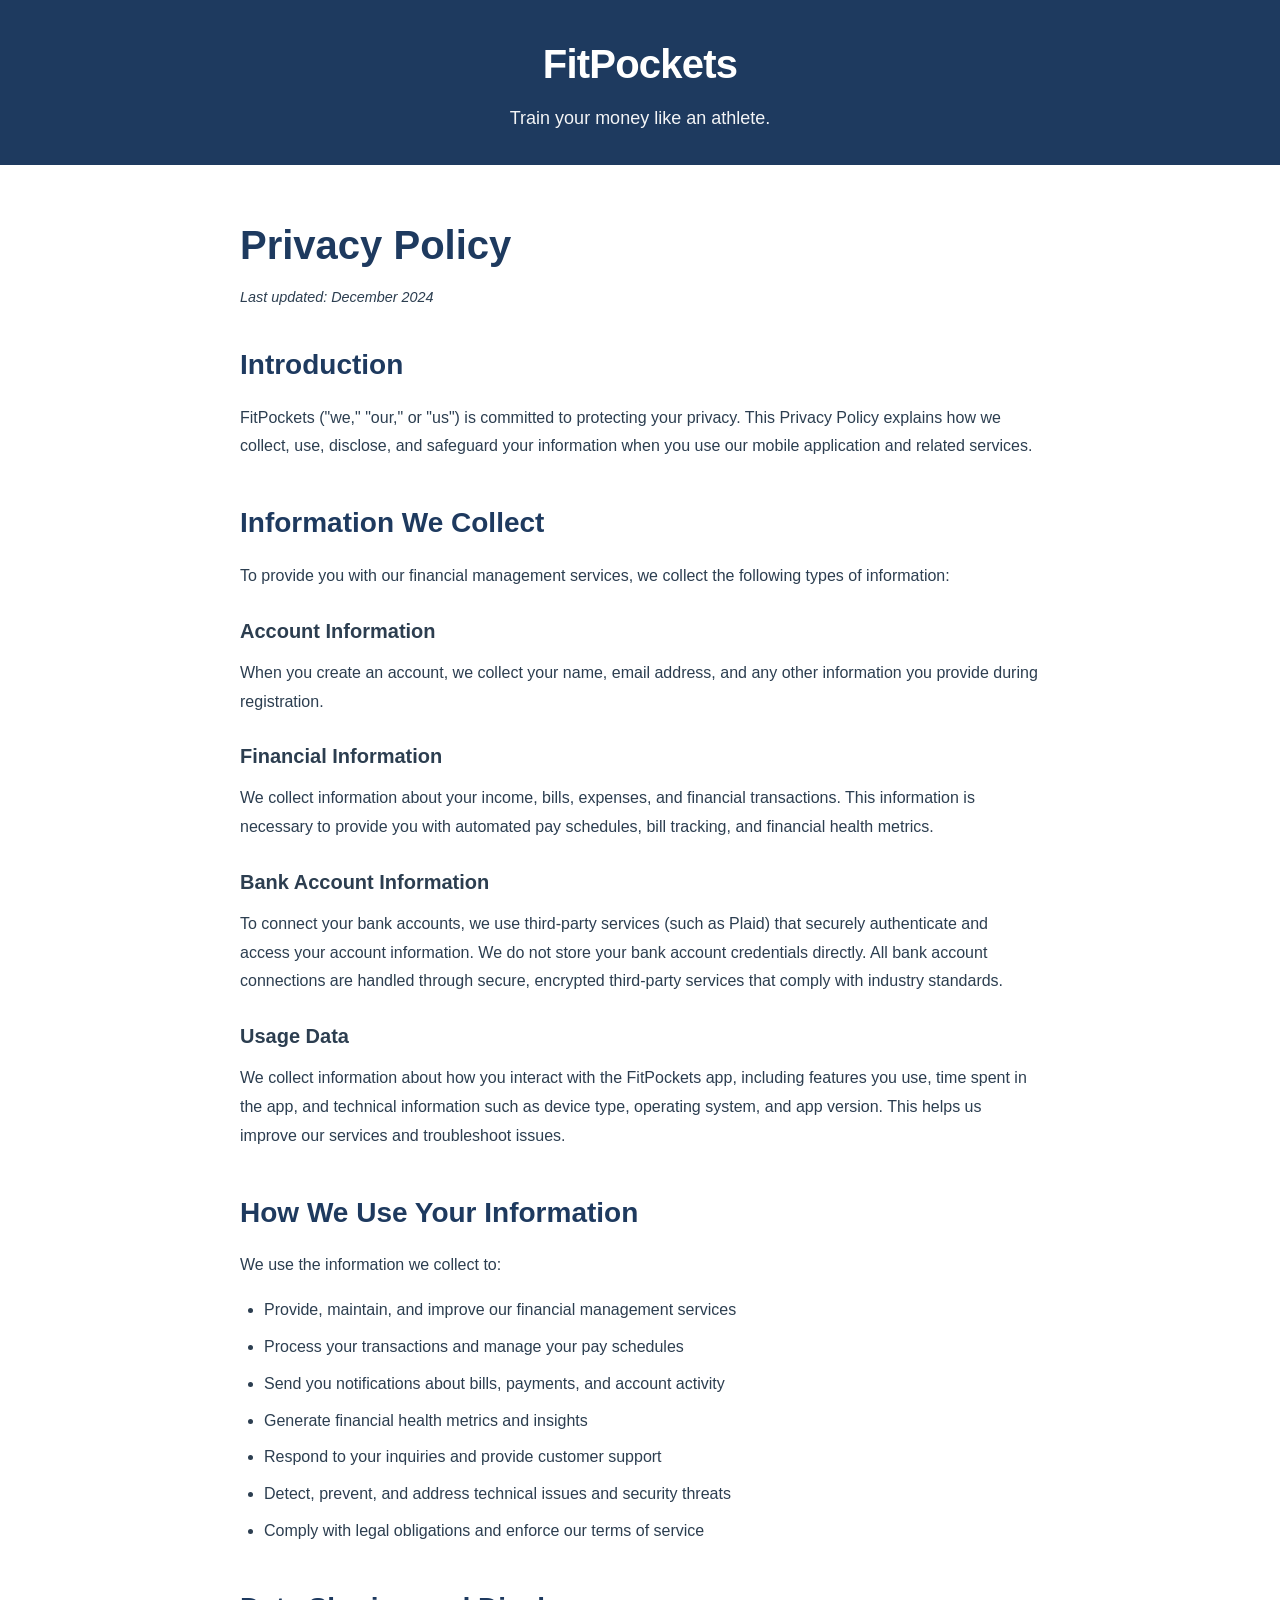
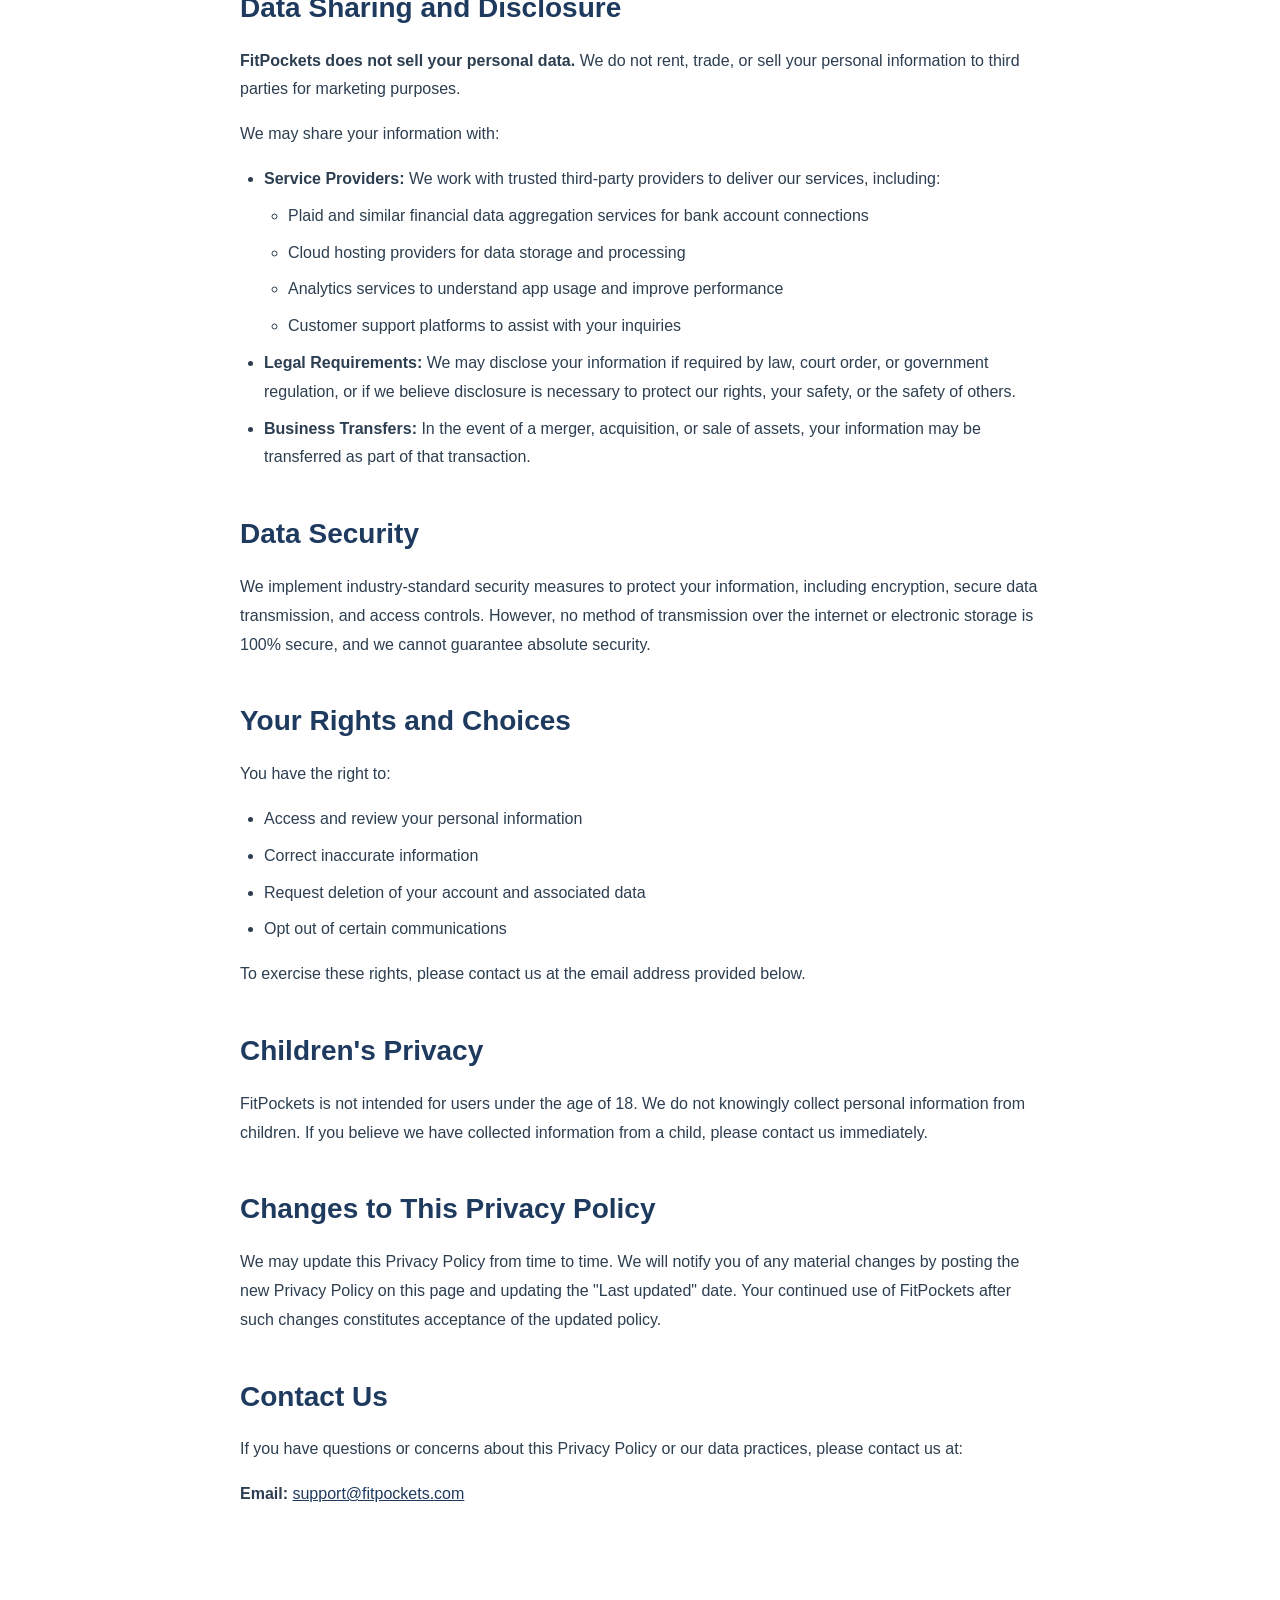
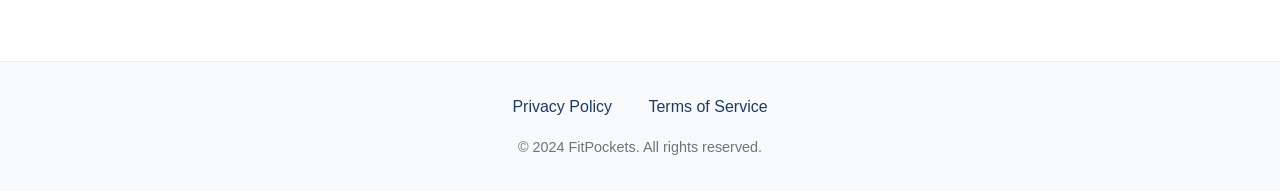
==== privacy/index.html @ 13fdd1f0 "Initial commit: FitPockets website" ====
<!DOCTYPE html>
<html lang="en">
<head>
    <meta charset="UTF-8">
    <meta name="viewport" content="width=device-width, initial-scale=1.0">
    <title>Privacy Policy - FitPockets</title>
    <link rel="stylesheet" href="/assets/css/style.css">
</head>
<body>
    <header>
        <div class="container">
            <h1><a href="/">FitPockets</a></h1>
            <p class="tagline">Train your money like an athlete.</p>
        </div>
    </header>

    <main>
        <div class="container">
            <article class="legal-page">
                <h1>Privacy Policy</h1>
                <p class="last-updated">Last updated: December 2024</p>

                <section>
                    <h2>Introduction</h2>
                    <p>FitPockets ("we," "our," or "us") is committed to protecting your privacy. This Privacy Policy explains how we collect, use, disclose, and safeguard your information when you use our mobile application and related services.</p>
                </section>

                <section>
                    <h2>Information We Collect</h2>
                    <p>To provide you with our financial management services, we collect the following types of information:</p>
                    
                    <h3>Account Information</h3>
                    <p>When you create an account, we collect your name, email address, and any other information you provide during registration.</p>

                    <h3>Financial Information</h3>
                    <p>We collect information about your income, bills, expenses, and financial transactions. This information is necessary to provide you with automated pay schedules, bill tracking, and financial health metrics.</p>

                    <h3>Bank Account Information</h3>
                    <p>To connect your bank accounts, we use third-party services (such as Plaid) that securely authenticate and access your account information. We do not store your bank account credentials directly. All bank account connections are handled through secure, encrypted third-party services that comply with industry standards.</p>

                    <h3>Usage Data</h3>
                    <p>We collect information about how you interact with the FitPockets app, including features you use, time spent in the app, and technical information such as device type, operating system, and app version. This helps us improve our services and troubleshoot issues.</p>
                </section>

                <section>
                    <h2>How We Use Your Information</h2>
                    <p>We use the information we collect to:</p>
                    <ul>
                        <li>Provide, maintain, and improve our financial management services</li>
                        <li>Process your transactions and manage your pay schedules</li>
                        <li>Send you notifications about bills, payments, and account activity</li>
                        <li>Generate financial health metrics and insights</li>
                        <li>Respond to your inquiries and provide customer support</li>
                        <li>Detect, prevent, and address technical issues and security threats</li>
                        <li>Comply with legal obligations and enforce our terms of service</li>
                    </ul>
                </section>

                <section>
                    <h2>Data Sharing and Disclosure</h2>
                    <p><strong>FitPockets does not sell your personal data.</strong> We do not rent, trade, or sell your personal information to third parties for marketing purposes.</p>

                    <p>We may share your information with:</p>
                    <ul>
                        <li><strong>Service Providers:</strong> We work with trusted third-party providers to deliver our services, including:
                            <ul>
                                <li>Plaid and similar financial data aggregation services for bank account connections</li>
                                <li>Cloud hosting providers for data storage and processing</li>
                                <li>Analytics services to understand app usage and improve performance</li>
                                <li>Customer support platforms to assist with your inquiries</li>
                            </ul>
                        </li>
                        <li><strong>Legal Requirements:</strong> We may disclose your information if required by law, court order, or government regulation, or if we believe disclosure is necessary to protect our rights, your safety, or the safety of others.</li>
                        <li><strong>Business Transfers:</strong> In the event of a merger, acquisition, or sale of assets, your information may be transferred as part of that transaction.</li>
                    </ul>
                </section>

                <section>
                    <h2>Data Security</h2>
                    <p>We implement industry-standard security measures to protect your information, including encryption, secure data transmission, and access controls. However, no method of transmission over the internet or electronic storage is 100% secure, and we cannot guarantee absolute security.</p>
                </section>

                <section>
                    <h2>Your Rights and Choices</h2>
                    <p>You have the right to:</p>
                    <ul>
                        <li>Access and review your personal information</li>
                        <li>Correct inaccurate information</li>
                        <li>Request deletion of your account and associated data</li>
                        <li>Opt out of certain communications</li>
                    </ul>
                    <p>To exercise these rights, please contact us at the email address provided below.</p>
                </section>

                <section>
                    <h2>Children's Privacy</h2>
                    <p>FitPockets is not intended for users under the age of 18. We do not knowingly collect personal information from children. If you believe we have collected information from a child, please contact us immediately.</p>
                </section>

                <section>
                    <h2>Changes to This Privacy Policy</h2>
                    <p>We may update this Privacy Policy from time to time. We will notify you of any material changes by posting the new Privacy Policy on this page and updating the "Last updated" date. Your continued use of FitPockets after such changes constitutes acceptance of the updated policy.</p>
                </section>

                <section>
                    <h2>Contact Us</h2>
                    <p>If you have questions or concerns about this Privacy Policy or our data practices, please contact us at:</p>
                    <p><strong>Email:</strong> <a href="mailto:support@fitpockets.com">support@fitpockets.com</a></p>
                </section>
            </article>
        </div>
    </main>

    <footer>
        <div class="container">
            <nav>
                <a href="/privacy/">Privacy Policy</a>
                <a href="/terms/">Terms of Service</a>
            </nav>
            <p>&copy; 2024 FitPockets. All rights reserved.</p>
        </div>
    </footer>
</body>
</html>
---- assets/css/style.css ----
/* Reset and Base Styles */
* {
    margin: 0;
    padding: 0;
    box-sizing: border-box;
}

:root {
    --primary-color: #1e3a5f;
    --accent-color: #2d9a7a;
    --text-color: #2c3e50;
    --text-light: #6c757d;
    --bg-color: #ffffff;
    --bg-light: #f8f9fa;
    --border-color: #e9ecef;
    --link-color: #1e3a5f;
    --link-hover: #2d9a7a;
}

body {
    font-family: -apple-system, BlinkMacSystemFont, "Segoe UI", Roboto, "Helvetica Neue", Arial, sans-serif;
    line-height: 1.6;
    color: var(--text-color);
    background-color: var(--bg-color);
    font-size: 16px;
}

/* Container */
.container {
    max-width: 1200px;
    margin: 0 auto;
    padding: 0 20px;
}

/* Header */
header {
    background-color: var(--primary-color);
    color: white;
    padding: 2rem 0;
    text-align: center;
}

header h1 {
    font-size: 2.5rem;
    font-weight: 700;
    margin-bottom: 0.5rem;
    letter-spacing: -0.02em;
}

header h1 a {
    color: white;
    text-decoration: none;
}

header h1 a:hover {
    opacity: 0.9;
}

.tagline {
    font-size: 1.125rem;
    font-weight: 400;
    opacity: 0.95;
    margin: 0;
}

/* Main Content */
main {
    min-height: calc(100vh - 300px);
    padding: 3rem 0;
}

/* Hero Section */
.hero {
    text-align: center;
    padding: 3rem 0;
    background-color: var(--bg-light);
    margin-bottom: 3rem;
}

.hero h2 {
    font-size: 2rem;
    font-weight: 600;
    color: var(--primary-color);
    margin-bottom: 1rem;
    line-height: 1.3;
}

.lead {
    font-size: 1.25rem;
    color: var(--text-light);
    max-width: 700px;
    margin: 0 auto;
}

/* Features Section */
.features {
    margin-bottom: 3rem;
}

.features h2 {
    font-size: 2rem;
    font-weight: 600;
    color: var(--primary-color);
    text-align: center;
    margin-bottom: 2.5rem;
}

.feature-grid {
    display: grid;
    grid-template-columns: repeat(auto-fit, minmax(280px, 1fr));
    gap: 2rem;
}

.feature {
    padding: 1.5rem;
    background-color: var(--bg-light);
    border-radius: 8px;
    border: 1px solid var(--border-color);
}

.feature h3 {
    font-size: 1.5rem;
    font-weight: 600;
    color: var(--primary-color);
    margin-bottom: 1rem;
}

.feature p {
    color: var(--text-light);
    line-height: 1.7;
}

/* Disclaimer Section */
.disclaimer {
    background-color: #fff3cd;
    border-left: 4px solid #ffc107;
    padding: 1.5rem;
    margin: 3rem 0;
    border-radius: 4px;
}

.disclaimer p {
    margin: 0;
    color: var(--text-color);
    line-height: 1.7;
}

/* Legal Pages */
.legal-page {
    max-width: 800px;
    margin: 0 auto;
}

.legal-page > h1 {
    font-size: 2.5rem;
    font-weight: 700;
    color: var(--primary-color);
    margin-bottom: 0.5rem;
}

.last-updated {
    color: var(--text-light);
    font-size: 0.9rem;
    margin-bottom: 2rem;
    font-style: italic;
}

.legal-page section {
    margin-bottom: 2.5rem;
}

.legal-page h2 {
    font-size: 1.75rem;
    font-weight: 600;
    color: var(--primary-color);
    margin-top: 2rem;
    margin-bottom: 1rem;
}

.legal-page h3 {
    font-size: 1.25rem;
    font-weight: 600;
    color: var(--text-color);
    margin-top: 1.5rem;
    margin-bottom: 0.75rem;
}

.legal-page p {
    margin-bottom: 1rem;
    line-height: 1.8;
    color: var(--text-color);
}

.legal-page ul {
    margin-left: 1.5rem;
    margin-bottom: 1rem;
    line-height: 1.8;
}

.legal-page ul ul {
    margin-top: 0.5rem;
    margin-bottom: 0.5rem;
}

.legal-page li {
    margin-bottom: 0.5rem;
    color: var(--text-color);
}

.legal-page a {
    color: var(--link-color);
    text-decoration: underline;
}

.legal-page a:hover {
    color: var(--link-hover);
}

/* Footer */
footer {
    background-color: var(--bg-light);
    border-top: 1px solid var(--border-color);
    padding: 2rem 0;
    margin-top: 4rem;
}

footer .container {
    text-align: center;
}

footer nav {
    margin-bottom: 1rem;
}

footer nav a {
    color: var(--link-color);
    text-decoration: none;
    margin: 0 1rem;
    font-weight: 500;
}

footer nav a:hover {
    color: var(--link-hover);
    text-decoration: underline;
}

footer p {
    color: var(--text-light);
    font-size: 0.9rem;
    margin: 0;
}

/* Responsive Design */
@media (max-width: 768px) {
    header h1 {
        font-size: 2rem;
    }

    .tagline {
        font-size: 1rem;
    }

    .hero h2 {
        font-size: 1.5rem;
    }

    .lead {
        font-size: 1.125rem;
    }

    .features h2 {
        font-size: 1.75rem;
    }

    .feature-grid {
        grid-template-columns: 1fr;
        gap: 1.5rem;
    }

    .legal-page > h1 {
        font-size: 2rem;
    }

    .legal-page h2 {
        font-size: 1.5rem;
    }

    .legal-page h3 {
        font-size: 1.125rem;
    }

    footer nav a {
        display: block;
        margin: 0.5rem 0;
    }

    .container {
        padding: 0 15px;
    }

    main {
        padding: 2rem 0;
    }

    .hero {
        padding: 2rem 0;
    }
}

@media (max-width: 480px) {
    header {
        padding: 1.5rem 0;
    }

    header h1 {
        font-size: 1.75rem;
    }

    .hero h2 {
        font-size: 1.25rem;
    }

    .lead {
        font-size: 1rem;
    }

    .feature {
        padding: 1.25rem;
    }

    .feature h3 {
        font-size: 1.25rem;
    }
}
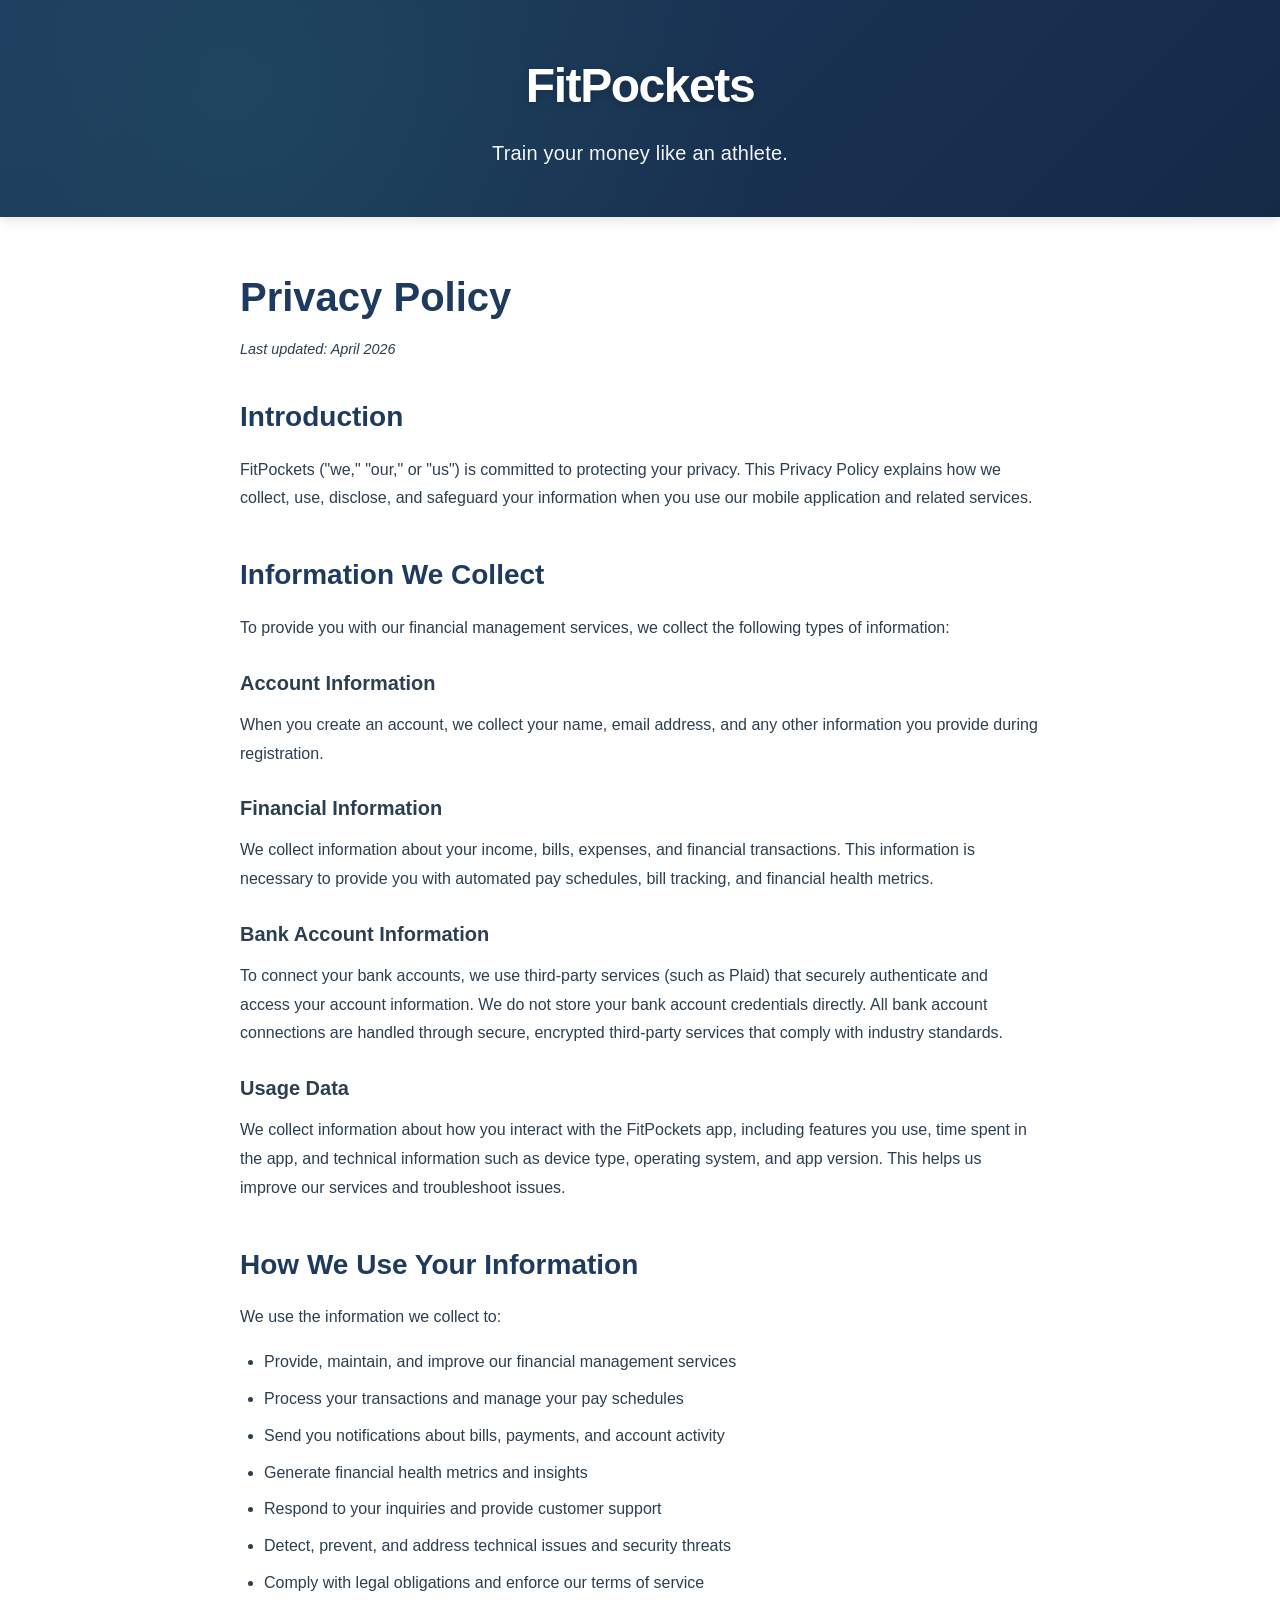
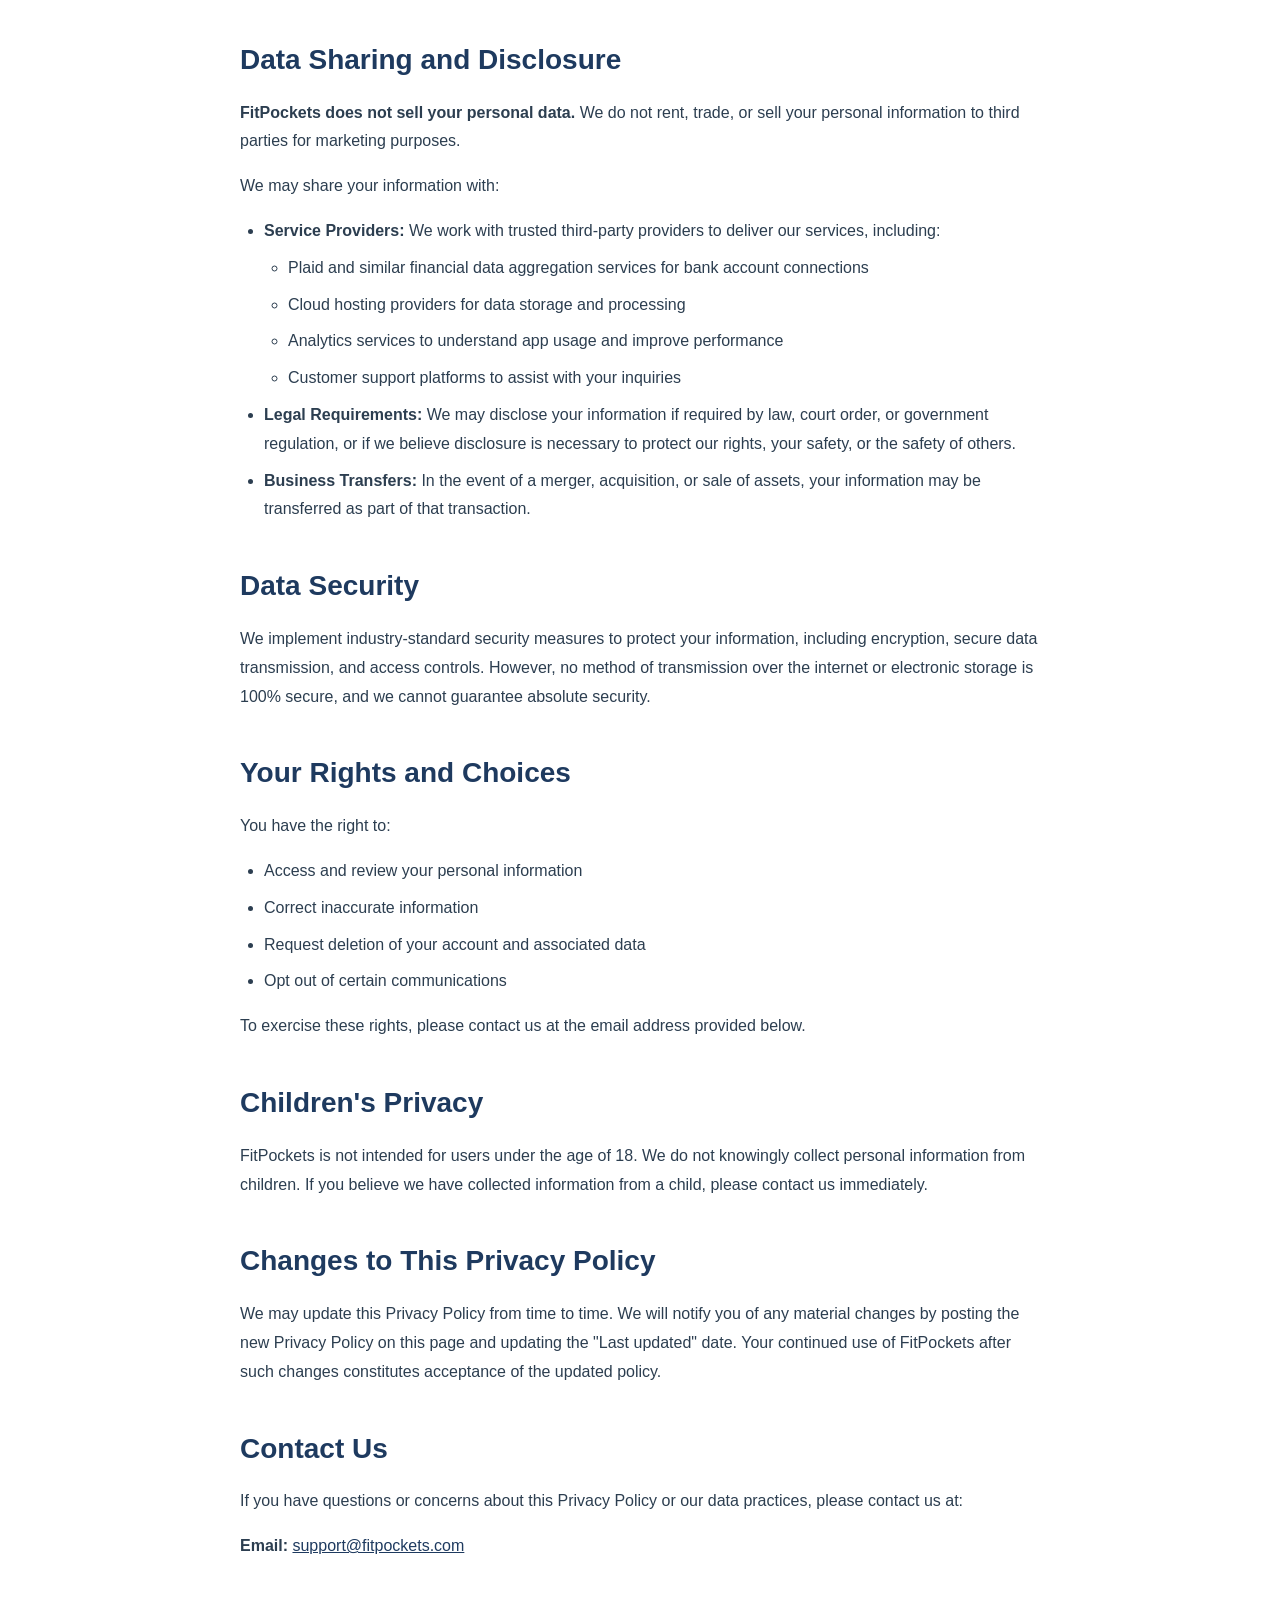
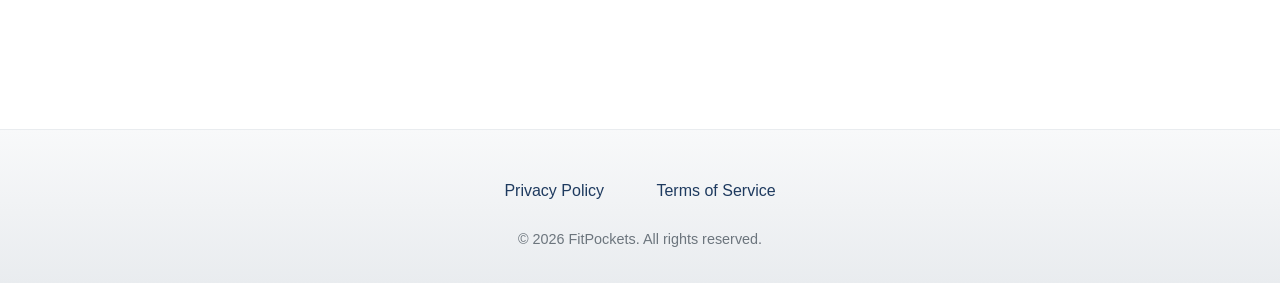
==== commit 761bfaa5: "Update copyright year and last updated dates to 2026 - Updated footer copyright from 2024 to 2026 in" ====
--- a/privacy/index.html
+++ b/privacy/index.html
@@ -18,7 +18,7 @@
         <div class="container">
             <article class="legal-page">
                 <h1>Privacy Policy</h1>
-                <p class="last-updated">Last updated: December 2024</p>
+                <p class="last-updated">Last updated: April 2026</p>
 
                 <section>
                     <h2>Introduction</h2>
@@ -117,10 +117,8 @@
                 <a href="/privacy/">Privacy Policy</a>
                 <a href="/terms/">Terms of Service</a>
             </nav>
-            <p>&copy; 2024 FitPockets. All rights reserved.</p>
+            <p>&copy; 2026 FitPockets. All rights reserved.</p>
         </div>
     </footer>
 </body>
 </html>
-
-
--- a/assets/css/style.css
+++ b/assets/css/style.css
@@ -7,14 +7,22 @@
 
 :root {
     --primary-color: #1e3a5f;
+    --primary-dark: #152a47;
+    --primary-light: #2a4d7a;
     --accent-color: #2d9a7a;
+    --accent-light: #3db896;
+    --accent-dark: #247a63;
     --text-color: #2c3e50;
     --text-light: #6c757d;
     --bg-color: #ffffff;
     --bg-light: #f8f9fa;
+    --bg-gradient: linear-gradient(135deg, #667eea 0%, #764ba2 100%);
     --border-color: #e9ecef;
     --link-color: #1e3a5f;
     --link-hover: #2d9a7a;
+    --shadow-sm: 0 2px 4px rgba(0, 0, 0, 0.05);
+    --shadow-md: 0 4px 12px rgba(0, 0, 0, 0.1);
+    --shadow-lg: 0 8px 24px rgba(0, 0, 0, 0.12);
 }
 
 body {
@@ -23,6 +31,8 @@
     color: var(--text-color);
     background-color: var(--bg-color);
     font-size: 16px;
+    -webkit-font-smoothing: antialiased;
+    -moz-osx-font-smoothing: grayscale;
 }
 
 /* Container */
@@ -34,22 +44,43 @@
 
 /* Header */
 header {
-    background-color: var(--primary-color);
+    background: linear-gradient(135deg, var(--primary-color) 0%, var(--primary-dark) 100%);
     color: white;
-    padding: 2rem 0;
+    padding: 3rem 0;
     text-align: center;
+    box-shadow: var(--shadow-md);
+    position: relative;
+    overflow: hidden;
+}
+
+header::before {
+    content: '';
+    position: absolute;
+    top: 0;
+    left: 0;
+    right: 0;
+    bottom: 0;
+    background: radial-gradient(circle at 20% 50%, rgba(45, 154, 122, 0.15) 0%, transparent 50%);
+    pointer-events: none;
+}
+
+header .container {
+    position: relative;
+    z-index: 1;
 }
 
 header h1 {
-    font-size: 2.5rem;
+    font-size: 3rem;
     font-weight: 700;
-    margin-bottom: 0.5rem;
-    letter-spacing: -0.02em;
+    margin-bottom: 0.75rem;
+    letter-spacing: -0.03em;
+    text-shadow: 0 2px 8px rgba(0, 0, 0, 0.2);
 }
 
 header h1 a {
     color: white;
     text-decoration: none;
+    transition: opacity 0.3s ease;
 }
 
 header h1 a:hover {
@@ -57,10 +88,11 @@
 }
 
 .tagline {
-    font-size: 1.125rem;
+    font-size: 1.25rem;
     font-weight: 400;
     opacity: 0.95;
     margin: 0;
+    letter-spacing: 0.01em;
 }
 
 /* Main Content */
@@ -72,37 +104,52 @@
 /* Hero Section */
 .hero {
     text-align: center;
-    padding: 3rem 0;
-    background-color: var(--bg-light);
-    margin-bottom: 3rem;
+    padding: 5rem 0;
+    background: linear-gradient(180deg, #ffffff 0%, #f8f9fa 100%);
+    margin-bottom: 4rem;
+    position: relative;
+}
+
+.hero::after {
+    content: '';
+    position: absolute;
+    bottom: 0;
+    left: 0;
+    right: 0;
+    height: 1px;
+    background: linear-gradient(90deg, transparent, var(--border-color), transparent);
 }
 
 .hero h2 {
-    font-size: 2rem;
-    font-weight: 600;
-    color: var(--primary-color);
-    margin-bottom: 1rem;
-    line-height: 1.3;
+    font-size: 2.5rem;
+    font-weight: 700;
+    color: var(--primary-color);
+    margin-bottom: 1.5rem;
+    line-height: 1.2;
+    letter-spacing: -0.02em;
 }
 
 .lead {
-    font-size: 1.25rem;
+    font-size: 1.375rem;
     color: var(--text-light);
-    max-width: 700px;
+    max-width: 750px;
     margin: 0 auto;
+    line-height: 1.7;
+    font-weight: 400;
 }
 
 /* Features Section */
 .features {
-    margin-bottom: 3rem;
+    margin-bottom: 5rem;
 }
 
 .features h2 {
-    font-size: 2rem;
-    font-weight: 600;
+    font-size: 2.5rem;
+    font-weight: 700;
     color: var(--primary-color);
     text-align: center;
-    margin-bottom: 2.5rem;
+    margin-bottom: 3.5rem;
+    letter-spacing: -0.02em;
 }
 
 .feature-grid {
@@ -112,10 +159,36 @@
 }
 
 .feature {
-    padding: 1.5rem;
-    background-color: var(--bg-light);
-    border-radius: 8px;
+    padding: 2.5rem;
+    background-color: white;
+    border-radius: 12px;
     border: 1px solid var(--border-color);
+    box-shadow: var(--shadow-sm);
+    transition: all 0.3s ease;
+    position: relative;
+    overflow: hidden;
+}
+
+.feature::before {
+    content: '';
+    position: absolute;
+    top: 0;
+    left: 0;
+    width: 4px;
+    height: 100%;
+    background: linear-gradient(180deg, var(--accent-color), var(--accent-light));
+    transform: scaleY(0);
+    transition: transform 0.3s ease;
+}
+
+.feature:hover {
+    transform: translateY(-4px);
+    box-shadow: var(--shadow-lg);
+    border-color: var(--accent-color);
+}
+
+.feature:hover::before {
+    transform: scaleY(1);
 }
 
 .feature h3 {
@@ -123,26 +196,35 @@
     font-weight: 600;
     color: var(--primary-color);
     margin-bottom: 1rem;
+    position: relative;
+    padding-left: 0.5rem;
 }
 
 .feature p {
     color: var(--text-light);
-    line-height: 1.7;
+    line-height: 1.8;
+    font-size: 1rem;
 }
 
 /* Disclaimer Section */
 .disclaimer {
-    background-color: #fff3cd;
-    border-left: 4px solid #ffc107;
-    padding: 1.5rem;
-    margin: 3rem 0;
-    border-radius: 4px;
+    background: linear-gradient(135deg, #fff9e6 0%, #fff3cd 100%);
+    border-left: 4px solid var(--accent-color);
+    padding: 2rem;
+    margin: 4rem 0;
+    border-radius: 8px;
+    box-shadow: var(--shadow-sm);
 }
 
 .disclaimer p {
     margin: 0;
     color: var(--text-color);
-    line-height: 1.7;
+    line-height: 1.8;
+    font-size: 1rem;
+}
+
+.disclaimer strong {
+    color: var(--primary-color);
 }
 
 /* Legal Pages */
@@ -218,10 +300,10 @@
 
 /* Footer */
 footer {
-    background-color: var(--bg-light);
+    background: linear-gradient(180deg, var(--bg-light) 0%, #e9ecef 100%);
     border-top: 1px solid var(--border-color);
-    padding: 2rem 0;
-    margin-top: 4rem;
+    padding: 3rem 0 2rem;
+    margin-top: 5rem;
 }
 
 footer .container {
@@ -229,19 +311,36 @@
 }
 
 footer nav {
-    margin-bottom: 1rem;
+    margin-bottom: 1.5rem;
 }
 
 footer nav a {
     color: var(--link-color);
     text-decoration: none;
-    margin: 0 1rem;
+    margin: 0 1.5rem;
     font-weight: 500;
+    font-size: 1rem;
+    transition: color 0.3s ease;
+    position: relative;
+}
+
+footer nav a::after {
+    content: '';
+    position: absolute;
+    bottom: -4px;
+    left: 0;
+    width: 0;
+    height: 2px;
+    background: var(--accent-color);
+    transition: width 0.3s ease;
 }
 
 footer nav a:hover {
     color: var(--link-hover);
-    text-decoration: underline;
+}
+
+footer nav a:hover::after {
+    width: 100%;
 }
 
 footer p {
@@ -252,24 +351,37 @@
 
 /* Responsive Design */
 @media (max-width: 768px) {
+    header {
+        padding: 2.5rem 0;
+    }
+
     header h1 {
-        font-size: 2rem;
+        font-size: 2.25rem;
     }
 
     .tagline {
-        font-size: 1rem;
+        font-size: 1.125rem;
+    }
+
+    .hero {
+        padding: 3.5rem 0;
     }
 
     .hero h2 {
-        font-size: 1.5rem;
+        font-size: 1.75rem;
     }
 
     .lead {
         font-size: 1.125rem;
     }
 
+    .features {
+        margin-bottom: 3rem;
+    }
+
     .features h2 {
-        font-size: 1.75rem;
+        font-size: 2rem;
+        margin-bottom: 2.5rem;
     }
 
     .feature-grid {
@@ -277,6 +389,10 @@
         gap: 1.5rem;
     }
 
+    .feature {
+        padding: 2rem;
+    }
+
     .legal-page > h1 {
         font-size: 2rem;
     }
@@ -289,9 +405,13 @@
         font-size: 1.125rem;
     }
 
+    footer {
+        padding: 2.5rem 0 1.5rem;
+    }
+
     footer nav a {
         display: block;
-        margin: 0.5rem 0;
+        margin: 0.75rem 0;
     }
 
     .container {
@@ -302,35 +422,51 @@
         padding: 2rem 0;
     }
 
-    .hero {
-        padding: 2rem 0;
+    .disclaimer {
+        padding: 1.5rem;
+        margin: 3rem 0;
     }
 }
 
 @media (max-width: 480px) {
     header {
-        padding: 1.5rem 0;
+        padding: 2rem 0;
     }
 
     header h1 {
-        font-size: 1.75rem;
+        font-size: 1.875rem;
+    }
+
+    .tagline {
+        font-size: 1rem;
+    }
+
+    .hero {
+        padding: 2.5rem 0;
     }
 
     .hero h2 {
-        font-size: 1.25rem;
+        font-size: 1.5rem;
     }
 
     .lead {
         font-size: 1rem;
     }
 
+    .features h2 {
+        font-size: 1.75rem;
+        margin-bottom: 2rem;
+    }
+
     .feature {
-        padding: 1.25rem;
+        padding: 1.75rem;
     }
 
     .feature h3 {
         font-size: 1.25rem;
     }
-}
-
-
+
+    .disclaimer {
+        padding: 1.25rem;
+    }
+}
